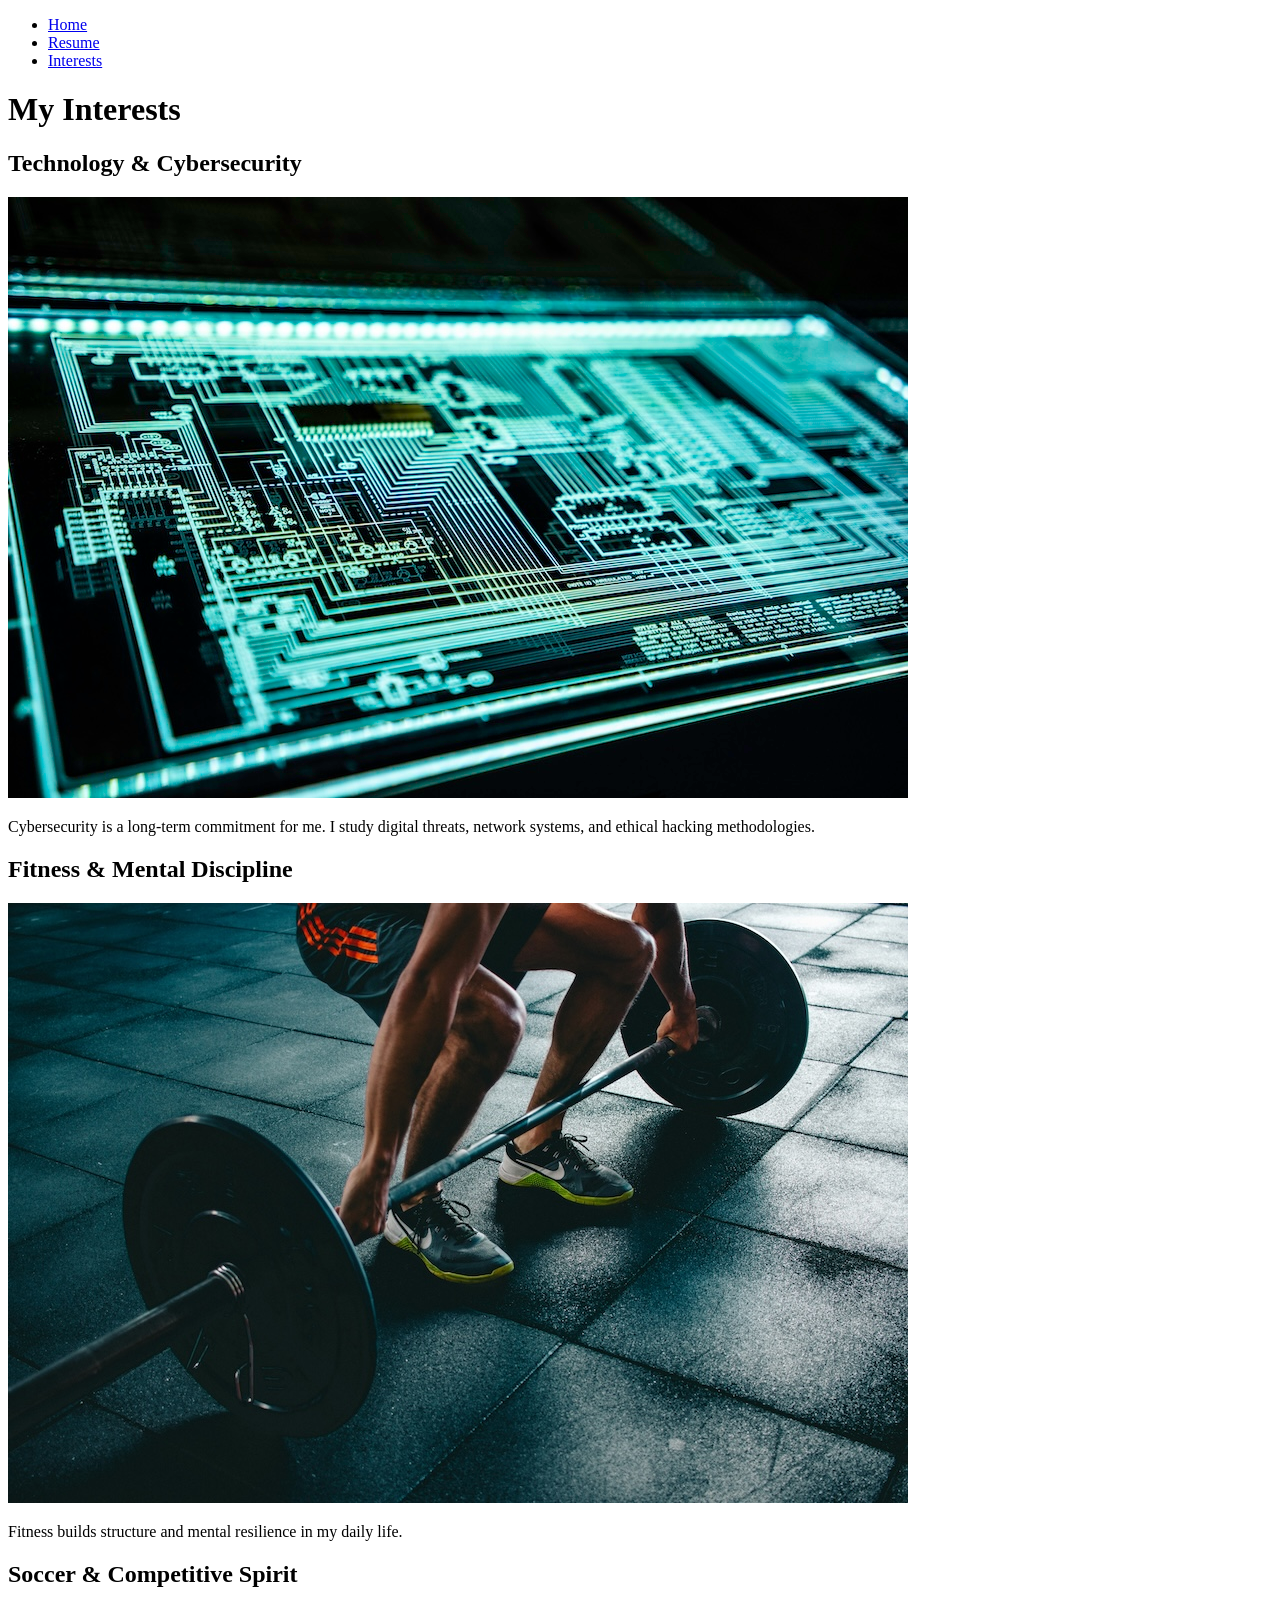
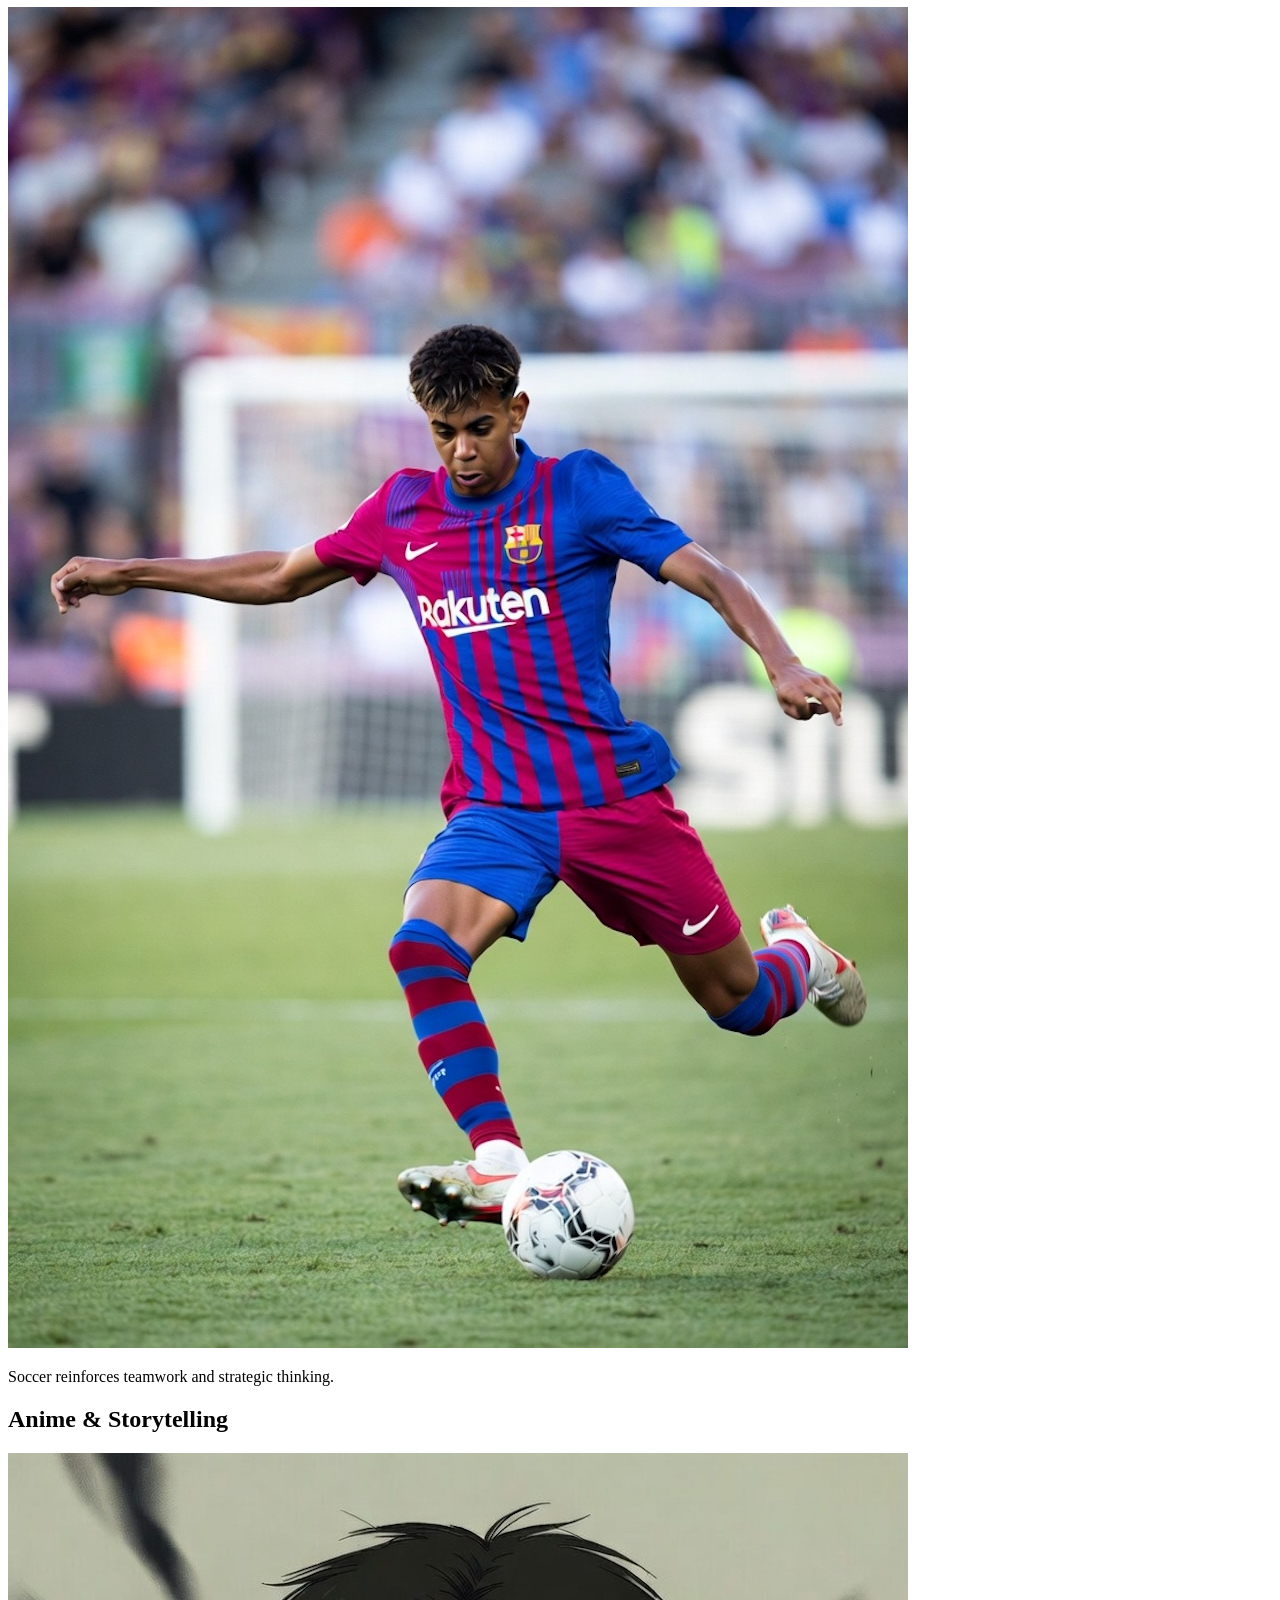
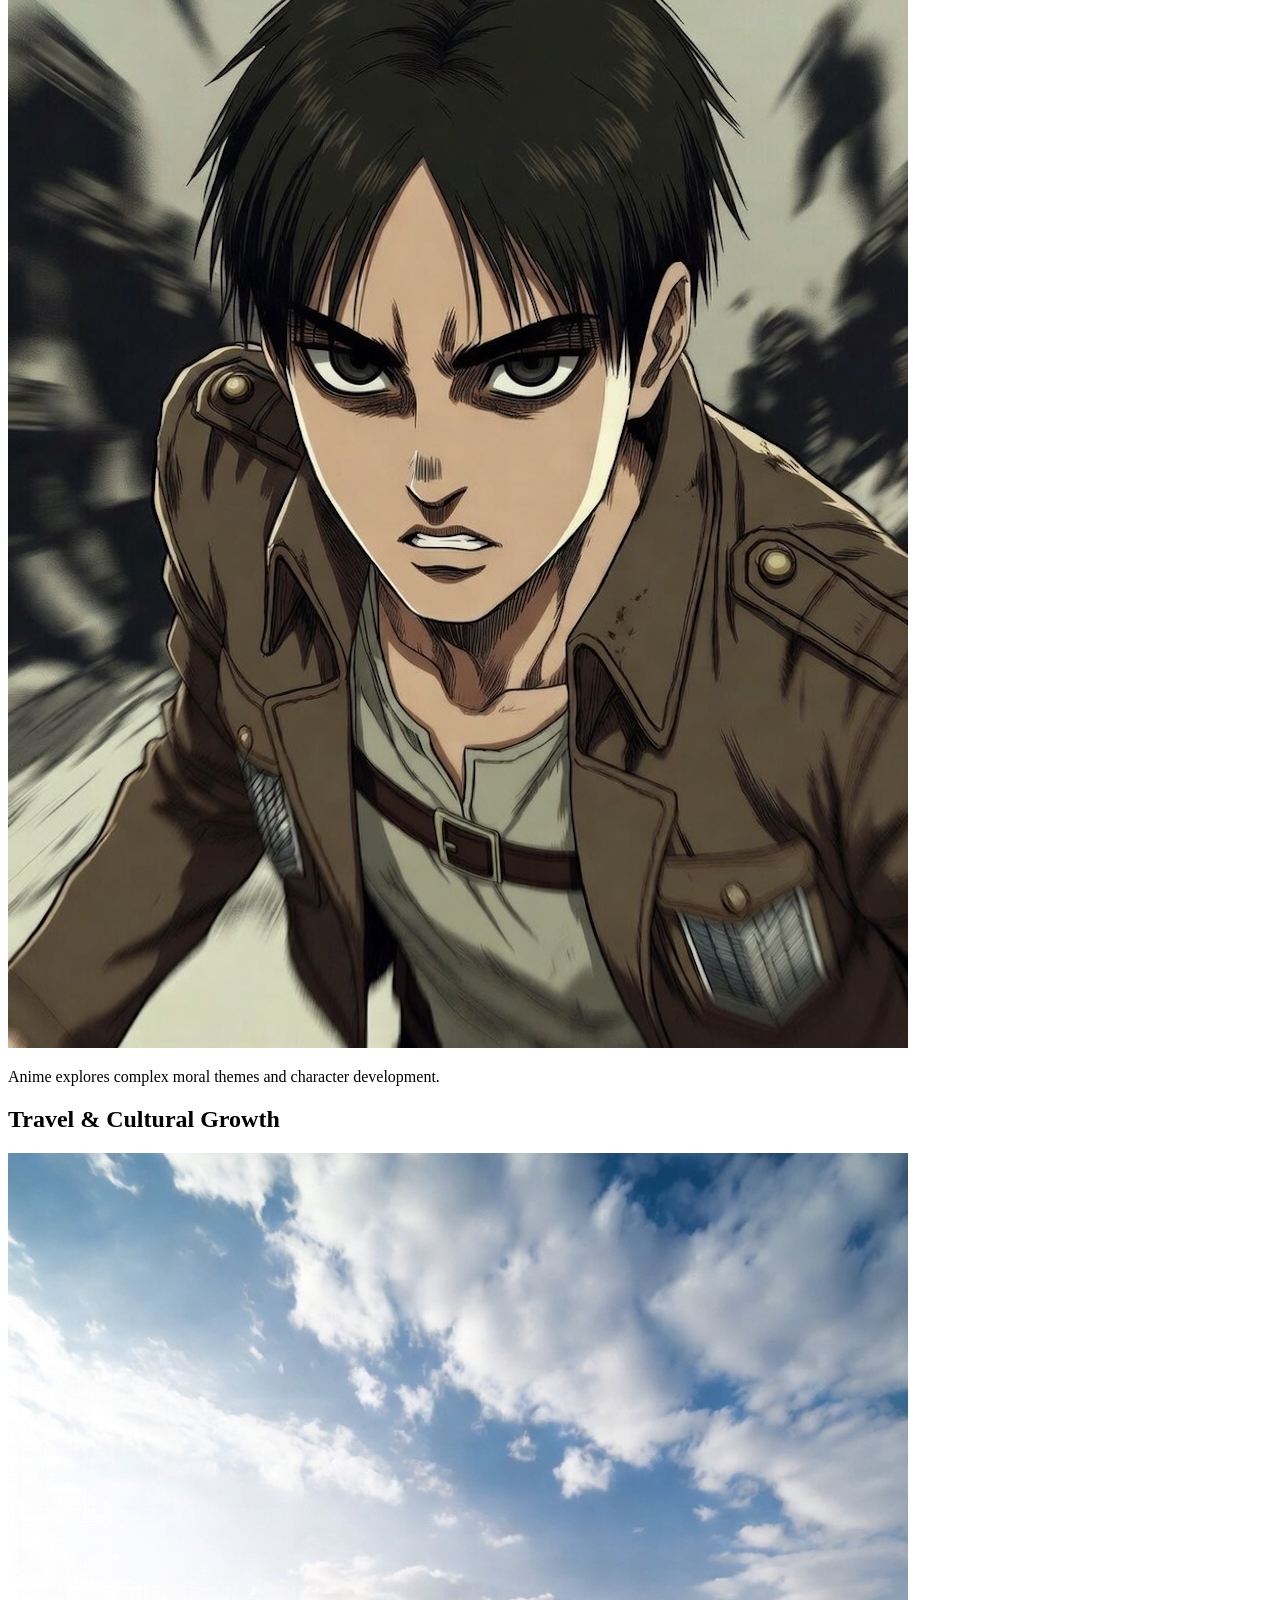
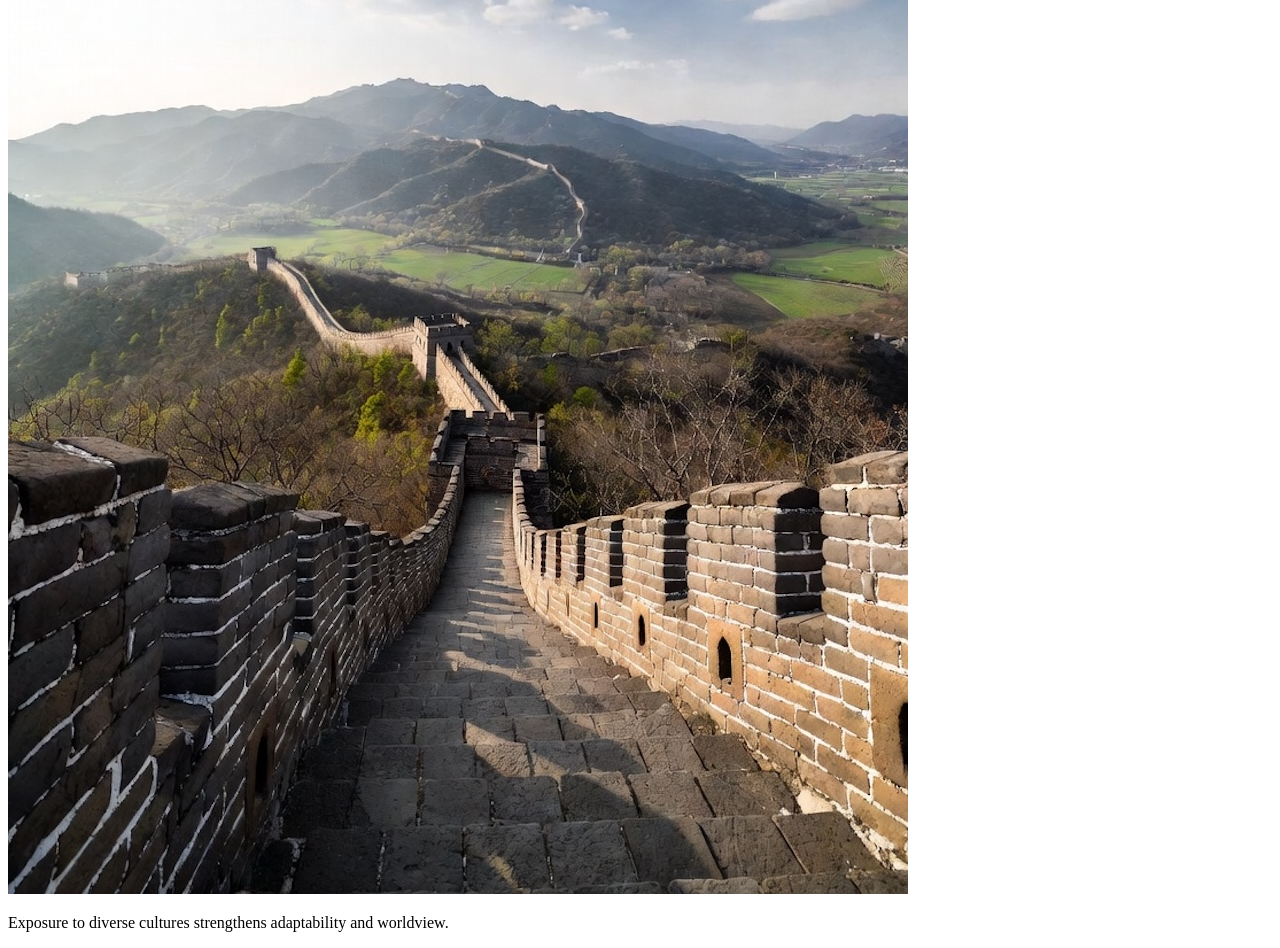
==== interests.html @ e84980ba "Initial copy or project 1 files into project 2" ====
<!DOCTYPE html>
<html lang="en">
  <head>
    <meta charset="utf-8">
    <title>Interests</title>
  </head>
  <body>
    <header>
      <nav>
        <ul>
          <li><a href="index.html">Home</a></li>
          <li><a href="resume.html">Resume</a></li>
          <li><a href="interests.html">Interests</a></li>
        </ul>
      </nav>
    </header>
    <main>
      <h1>My Interests</h1>

      <section>
        <h2>Technology & Cybersecurity</h2>
        <img src="media/cyber.jpg" alt="Digital cybersecurity visualization showing encrypted network security interface">
        <p>
          Cybersecurity is a long-term commitment for me. I study digital threats, network systems, and ethical hacking methodologies.
        </p>
      </section>

      <section>
        <h2>Fitness & Mental Discipline</h2>
        <img src="media/fitnesss.jpg" alt="Man performing strength training workout symbolizing discipline and mental toughness">
        <p>
          Fitness builds structure and mental resilience in my daily life.
        </p>
      </section>

      <section>
        <h2>Soccer & Competitive Spirit</h2>
        <img src="media/Soccer.jpg" alt="Professional soccer player competing on field demonstrating teamwork and competitive drive">
        <p>
          Soccer reinforces teamwork and strategic thinking.
        </p>
      </section>

      <section>
        <h2>Anime & Storytelling</h2>
        <img src="media/Eren.jpg" alt="Anime character Eren Yeager representing themes of determination and freedom">
        <p>
          Anime explores complex moral themes and character development.
        </p>
      </section>

      <section>
        <h2>Travel & Cultural Growth</h2>
        <img src="media/Travel.jpg" alt="Scenic travel landscape representing global awareness and cultural growth">
        <p>
          Exposure to diverse cultures strengthens adaptability and worldview.
        </p>
      </section>

    </main>
  </body>
</html>
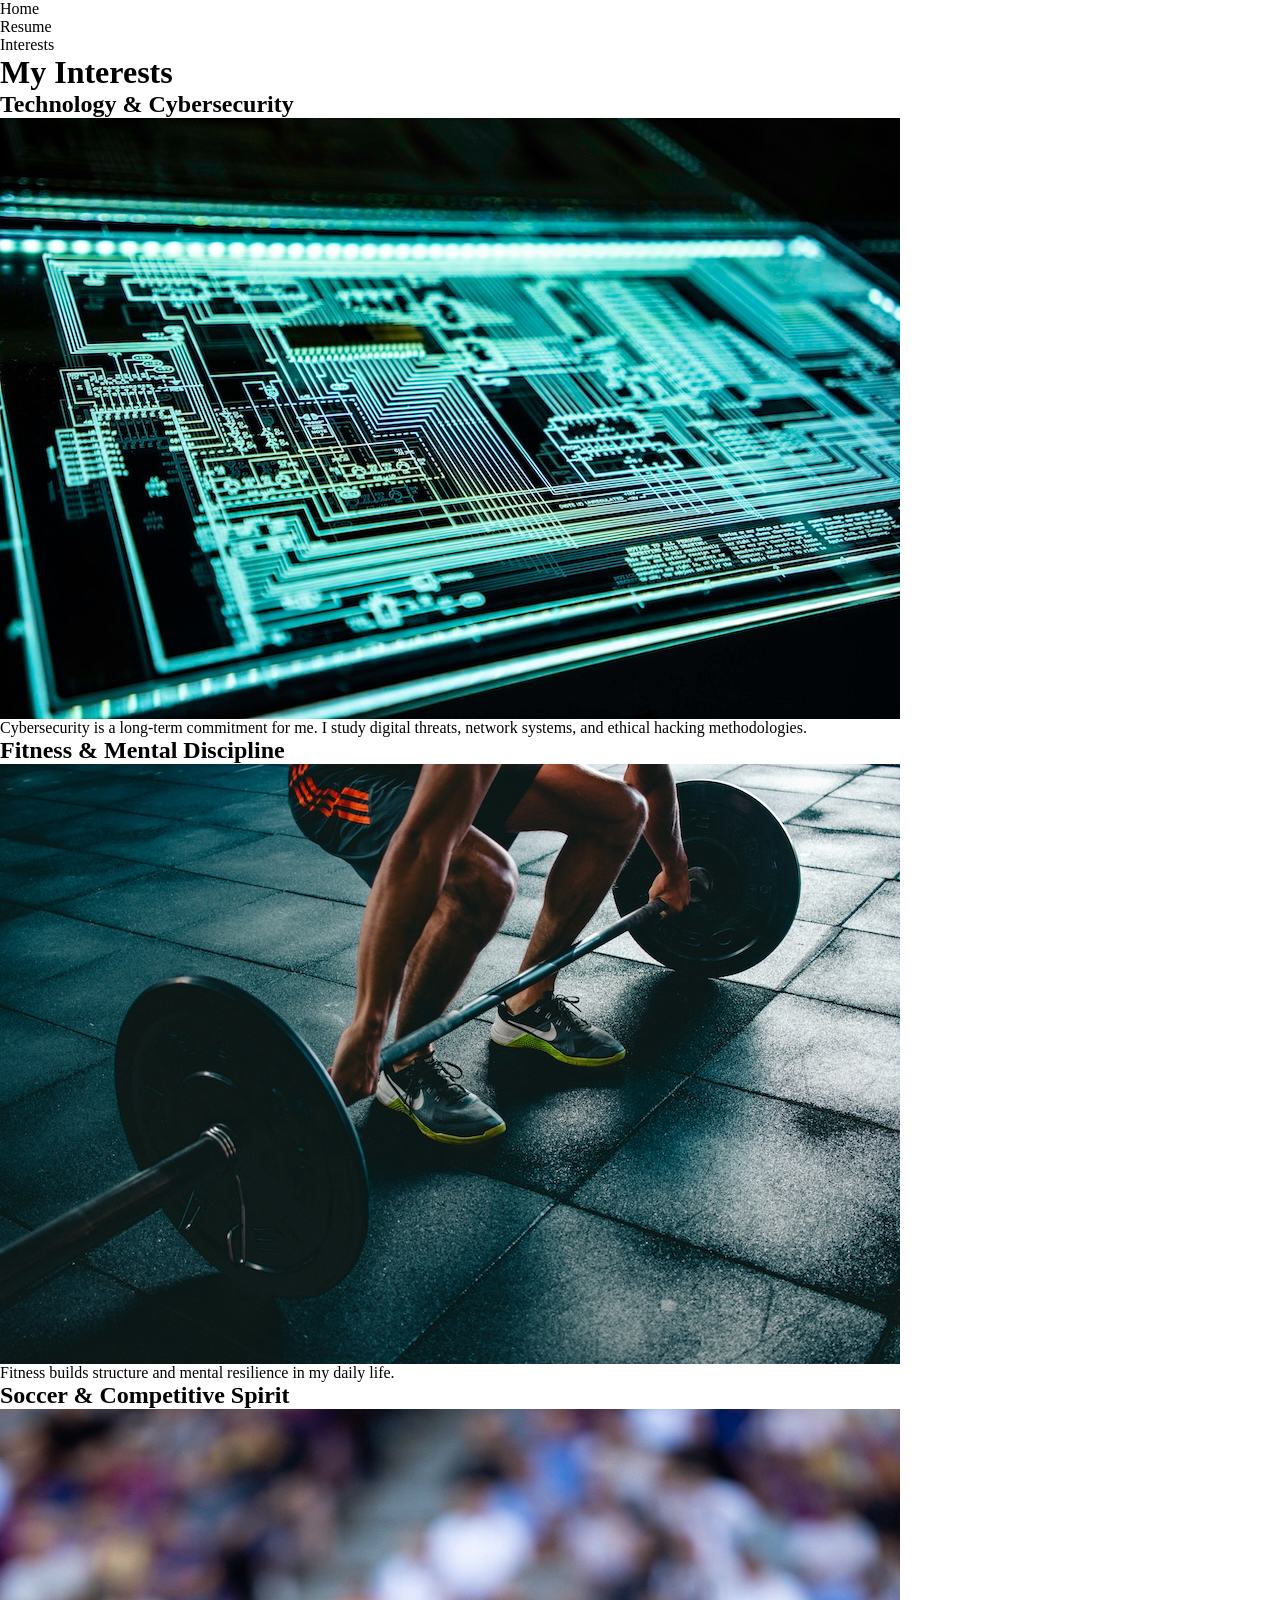
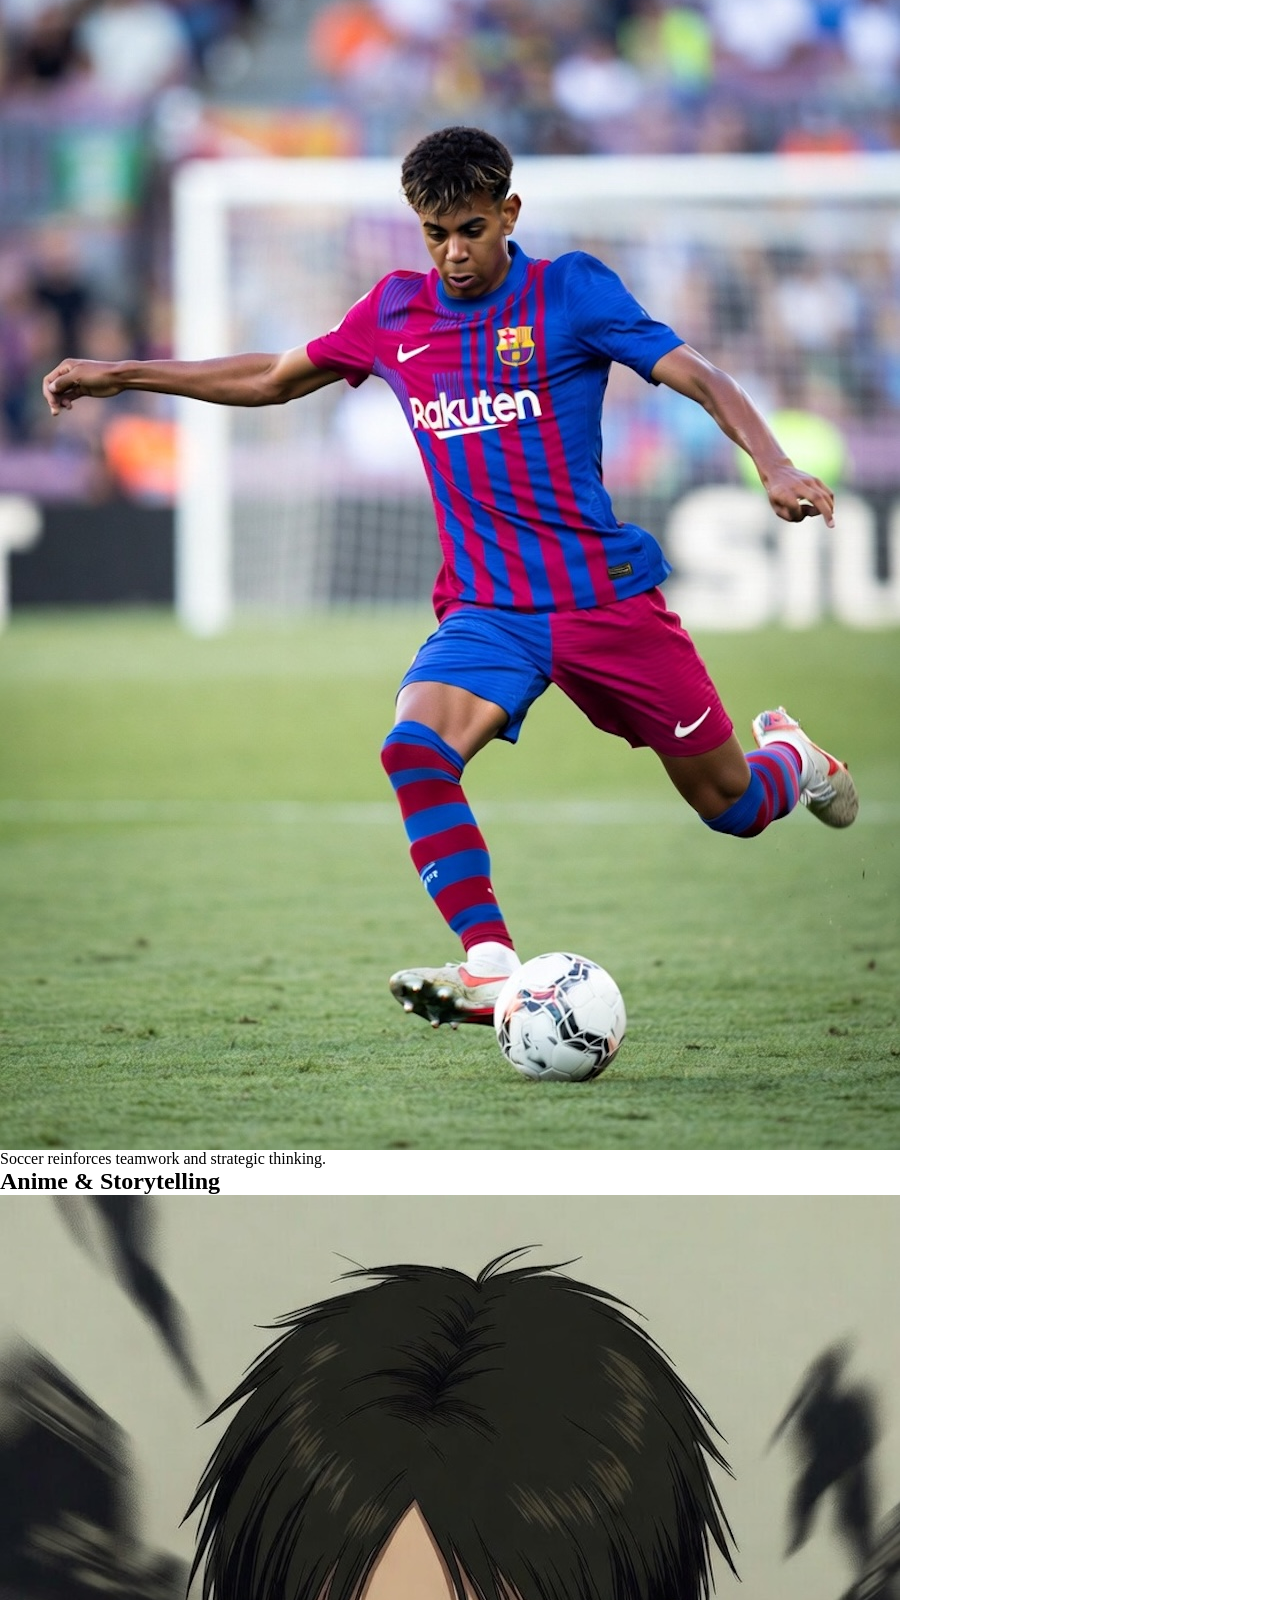
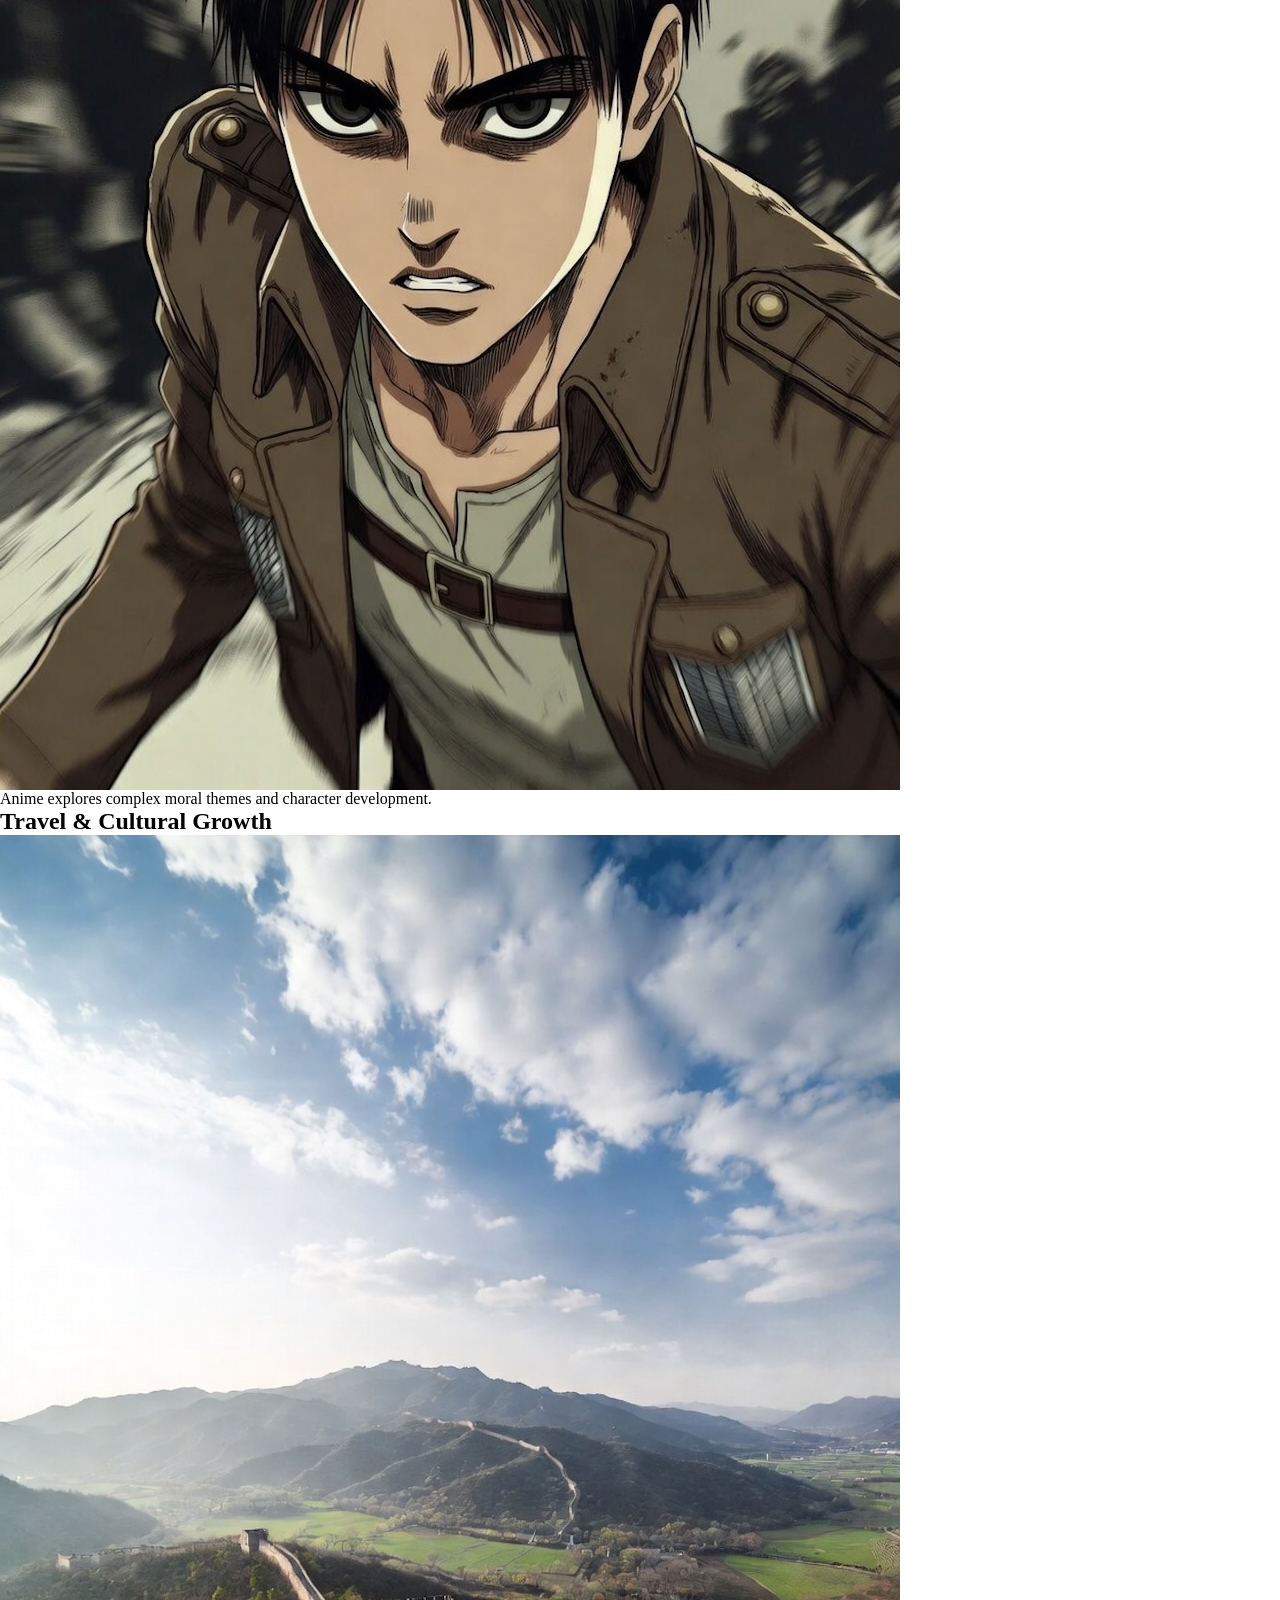
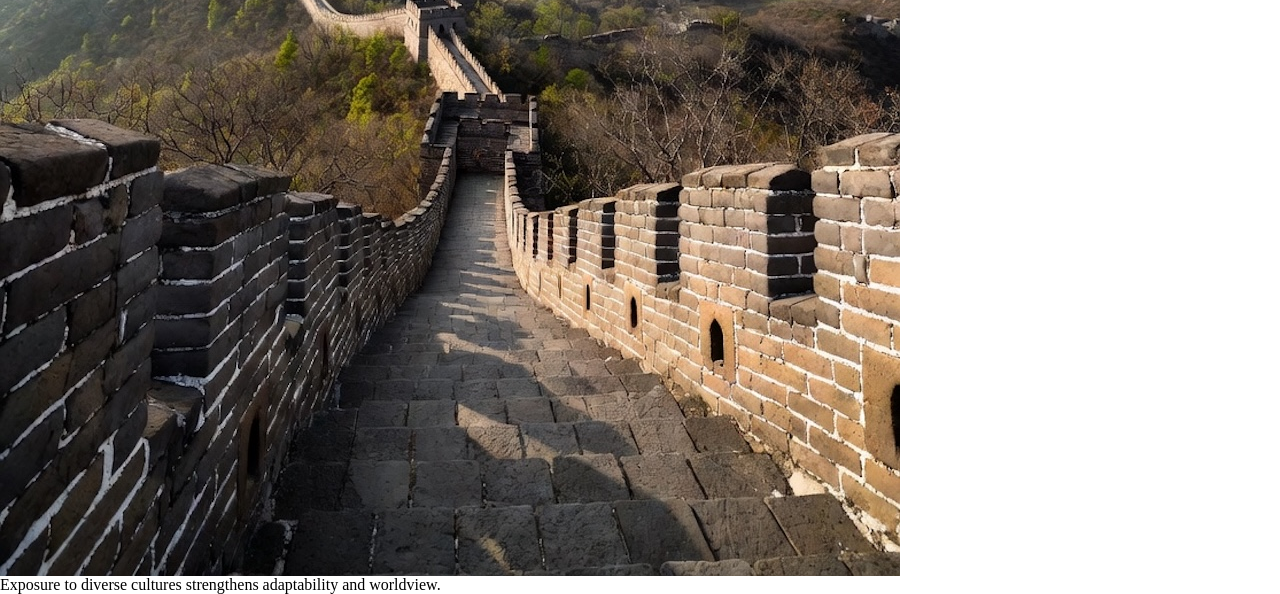
==== commit a3d98fdc: "Link both css files to interests html" ====
--- a/interests.html
+++ b/interests.html
@@ -3,6 +3,8 @@
   <head>
     <meta charset="utf-8">
     <title>Interests</title>
+    <link rel="stylesheet" href="css/reset.css">
+    <link rel="stylesheet" href="css/style.css">
   </head>
   <body>
     <header>
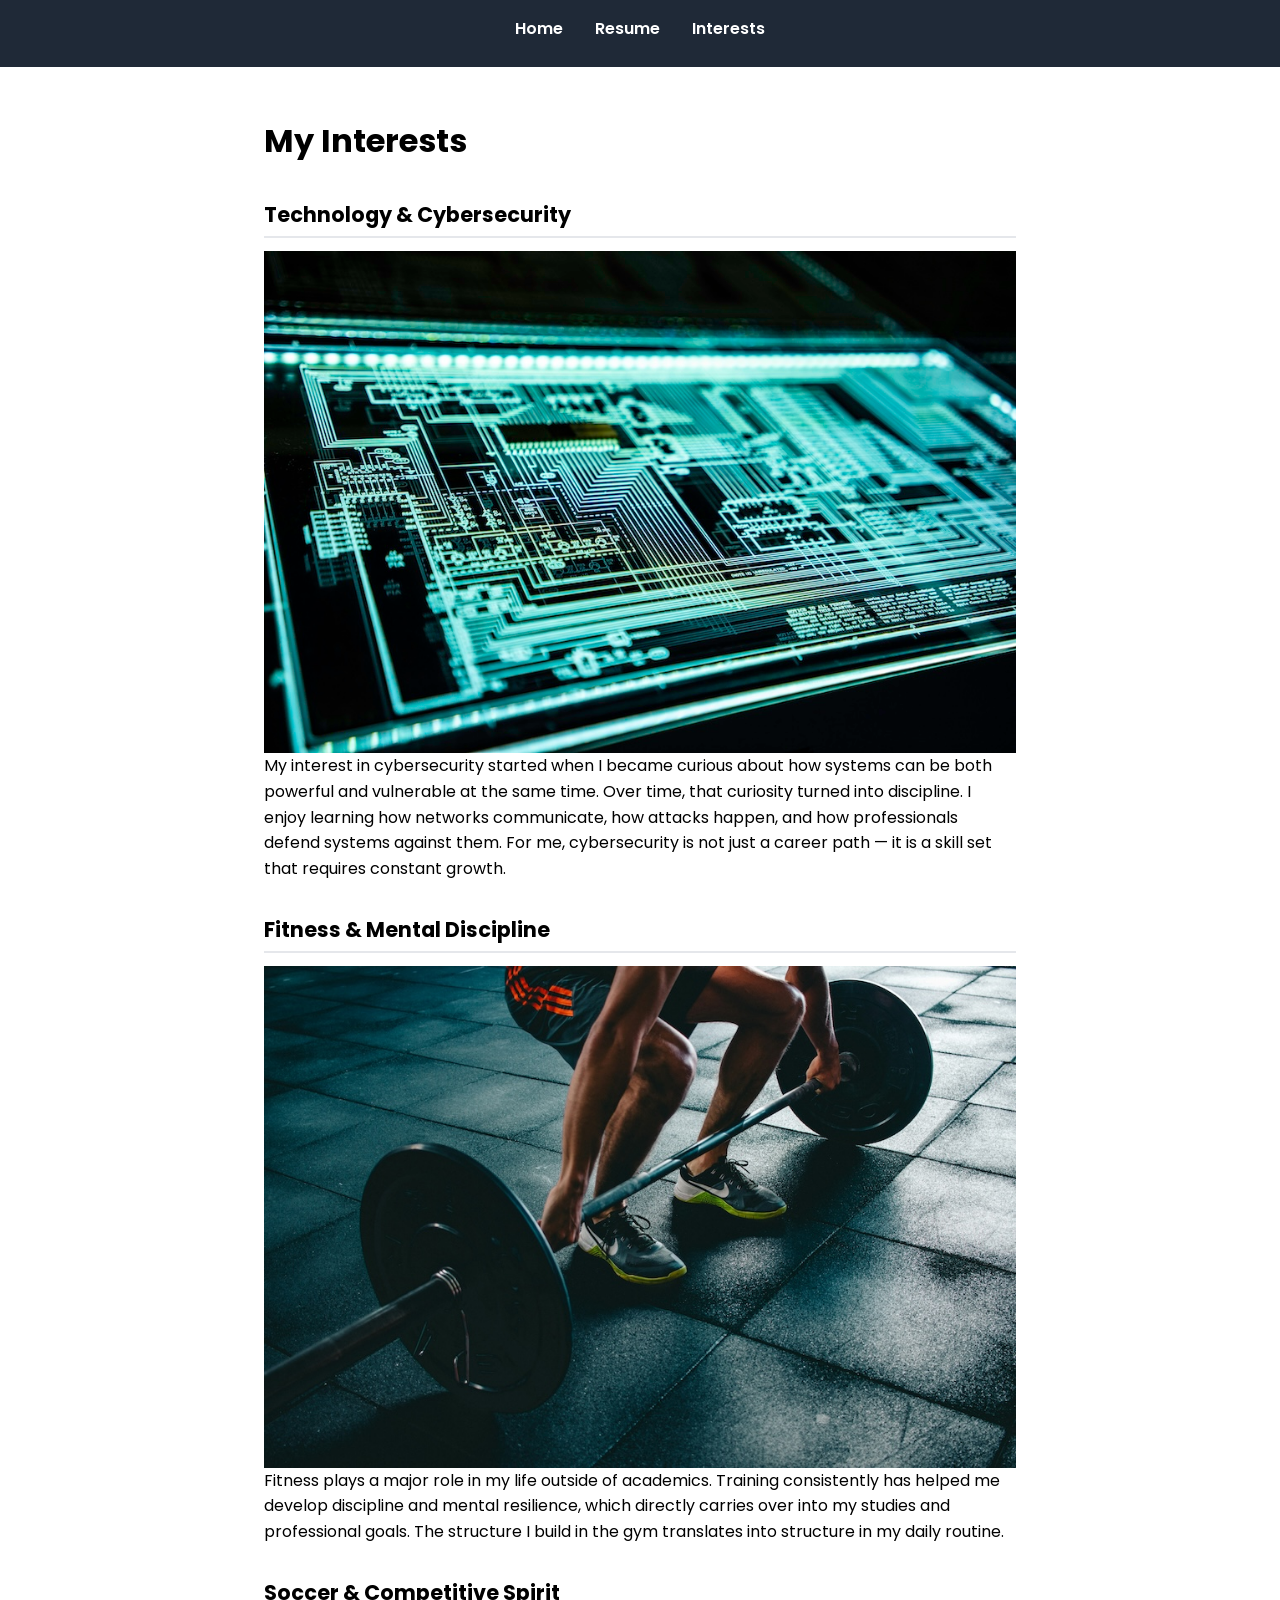
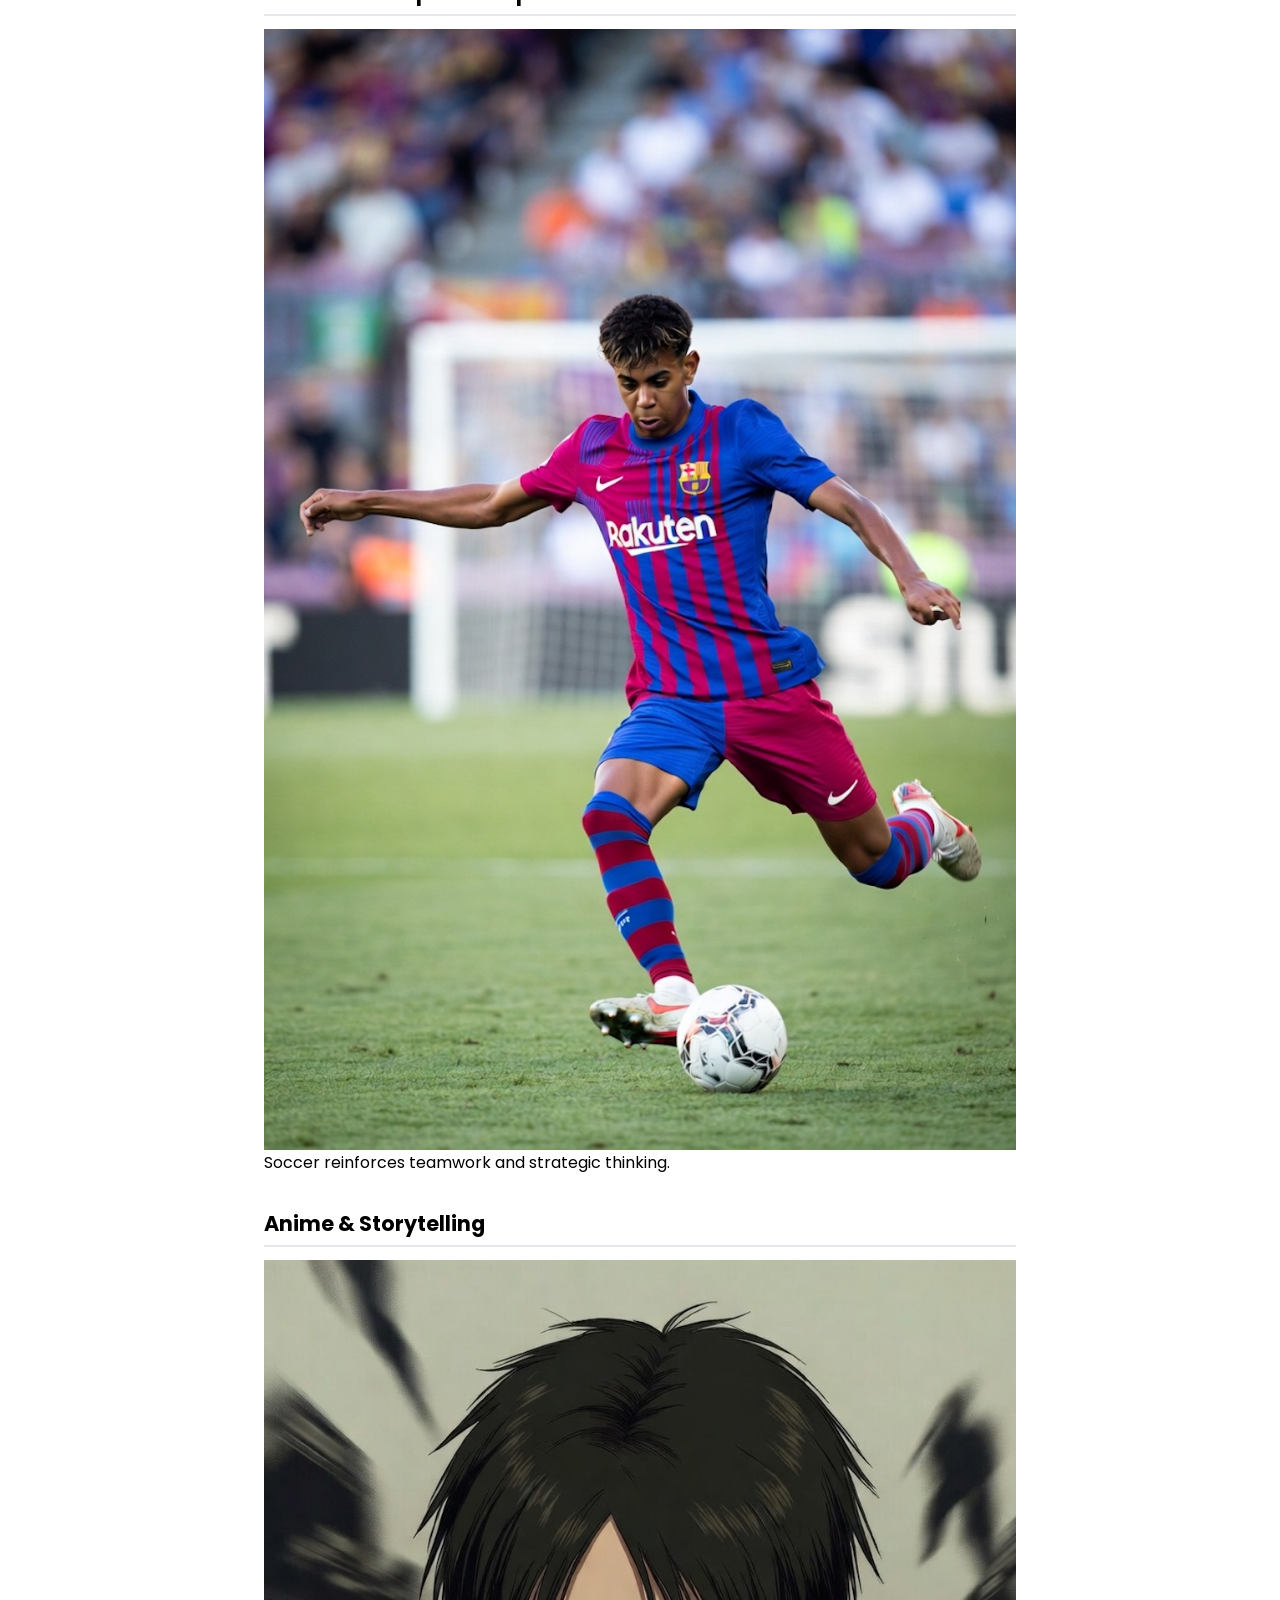
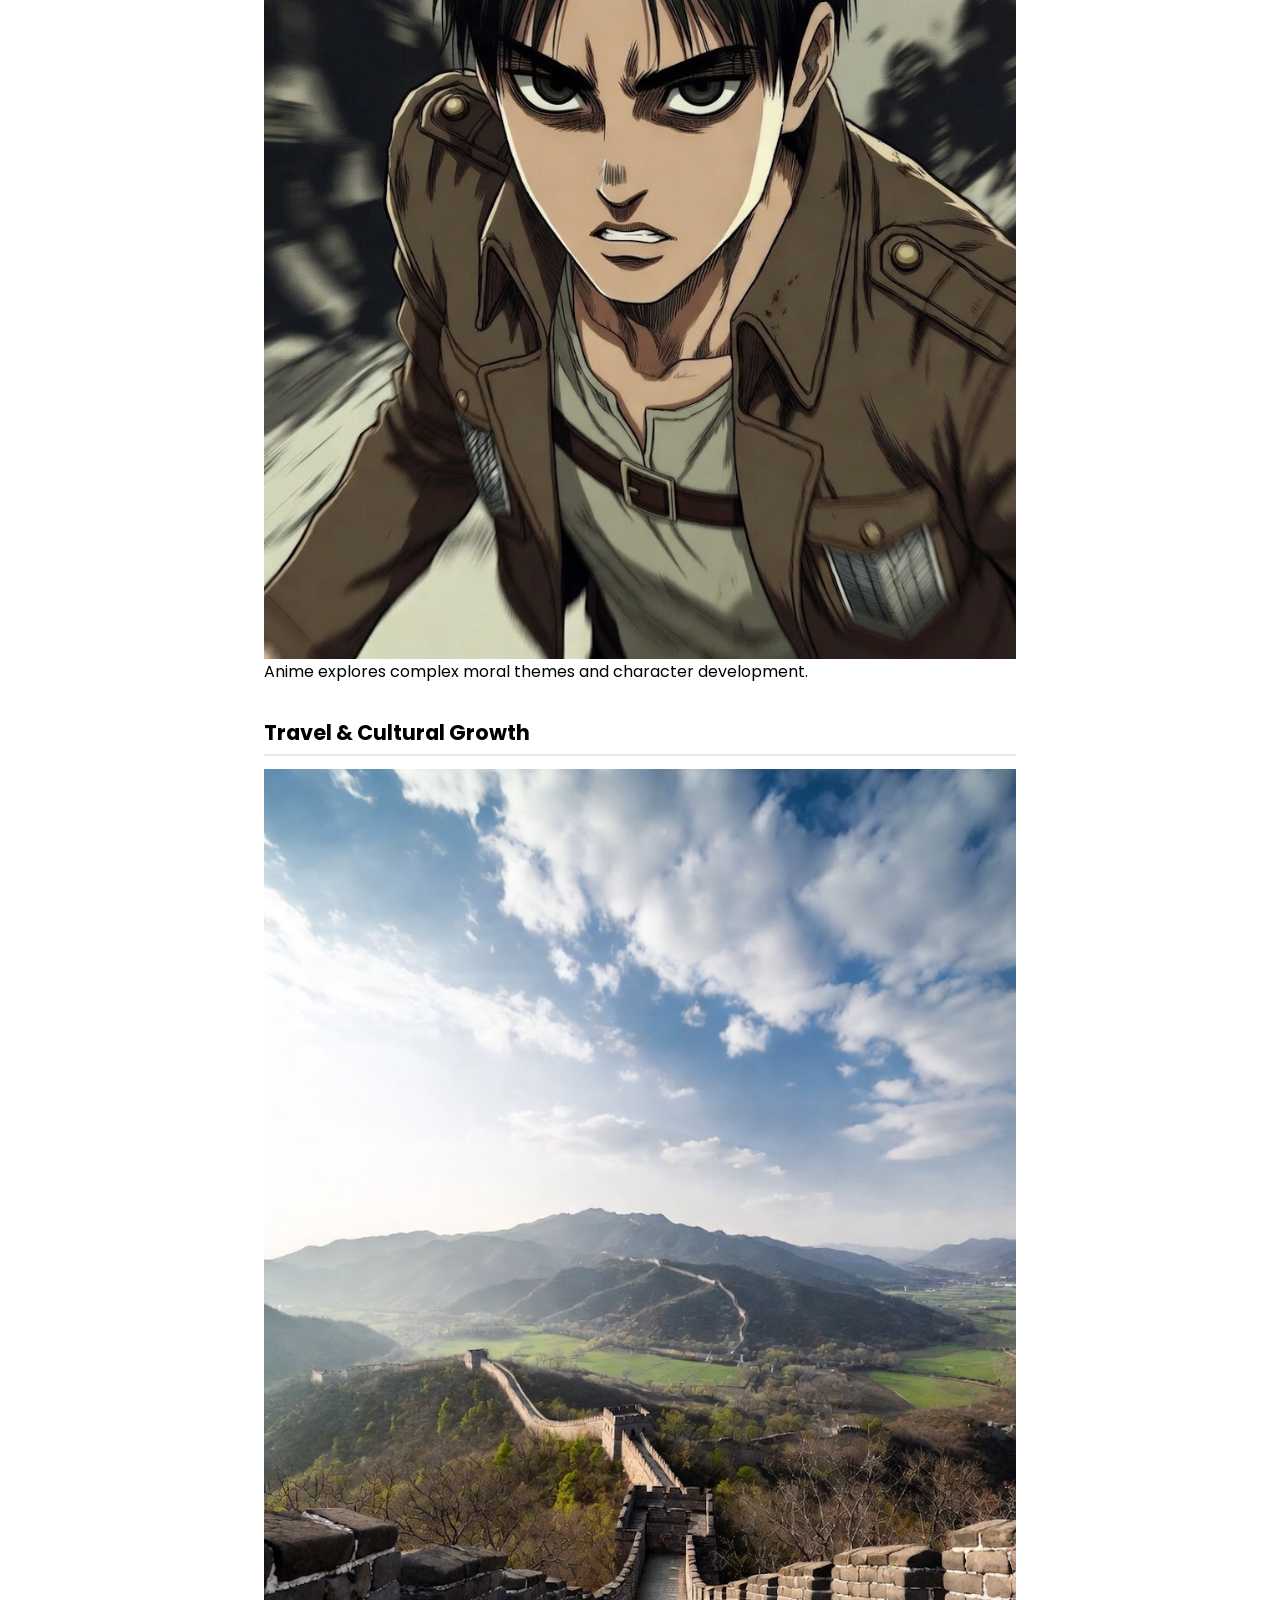
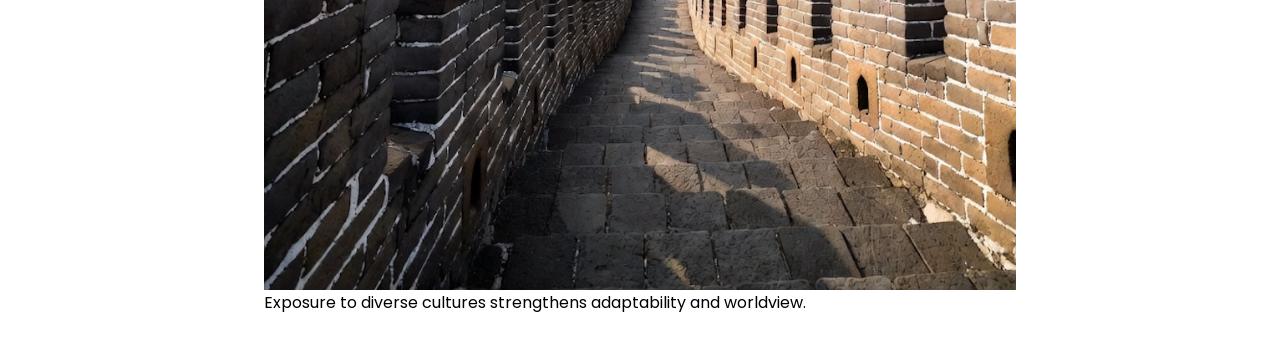
==== commit ebd0fe9b: "Update content for interest page" ====
--- a/interests.html
+++ b/interests.html
@@ -23,7 +23,9 @@
         <h2>Technology & Cybersecurity</h2>
         <img src="media/cyber.jpg" alt="Digital cybersecurity visualization showing encrypted network security interface">
         <p>
-          Cybersecurity is a long-term commitment for me. I study digital threats, network systems, and ethical hacking methodologies.
+          My interest in cybersecurity started when I became curious about how systems can be both powerful and vulnerable at the same time. 
+          Over time, that curiosity turned into discipline. I enjoy learning how networks communicate, how attacks happen, and how professionals defend systems against them. 
+          For me, cybersecurity is not just a career path — it is a skill set that requires constant growth.
         </p>
       </section>
 
@@ -31,7 +33,9 @@
         <h2>Fitness & Mental Discipline</h2>
         <img src="media/fitnesss.jpg" alt="Man performing strength training workout symbolizing discipline and mental toughness">
         <p>
-          Fitness builds structure and mental resilience in my daily life.
+          Fitness plays a major role in my life outside of academics. 
+          Training consistently has helped me develop discipline and mental resilience, which directly carries over into my studies and professional goals. 
+          The structure I build in the gym translates into structure in my daily routine.
         </p>
       </section>
 
--- a/css/style.css
+++ b/css/style.css
@@ -0,0 +1,55 @@
+@import url('https://fonts.googleapis.com/css2?family=Poppins:wght@400;600&display=swap');
+
+body {
+    font-family: 'Poppins', Arial, sans-serif;
+    line-height: 1.6;
+  }
+
+  header {
+    background-color: #1f2937;
+    padding: 1rem 0;
+  }
+  
+  nav ul {
+    display: flex;
+    justify-content: center;
+    gap: 2rem;
+  }
+  
+  nav a {
+    color: white;
+    font-weight: 600;
+    font-size: 1rem;
+    transition: color 0.3s ease;
+  }
+  
+  nav a:hover {
+    color: #60a5fa;
+  }
+  main {
+    max-width: 800px;
+    margin: 3rem auto;
+    padding: 0 1.5rem;
+  }
+  
+  h1 {
+    font-size: 2rem;
+    margin-bottom: 1.5rem;
+  }
+  
+  h2 {
+    margin-top: 2rem;
+    margin-bottom: 0.8rem;
+    font-size: 1.3rem;
+    border-bottom: 2px solid #e5e7eb;
+    padding-bottom: 0.3rem;
+  }
+  
+  p, li {
+    margin-bottom: 0.6rem;
+    font-size: 1rem;
+  }
+  
+  section {
+    margin-bottom: 1.5rem;
+  }
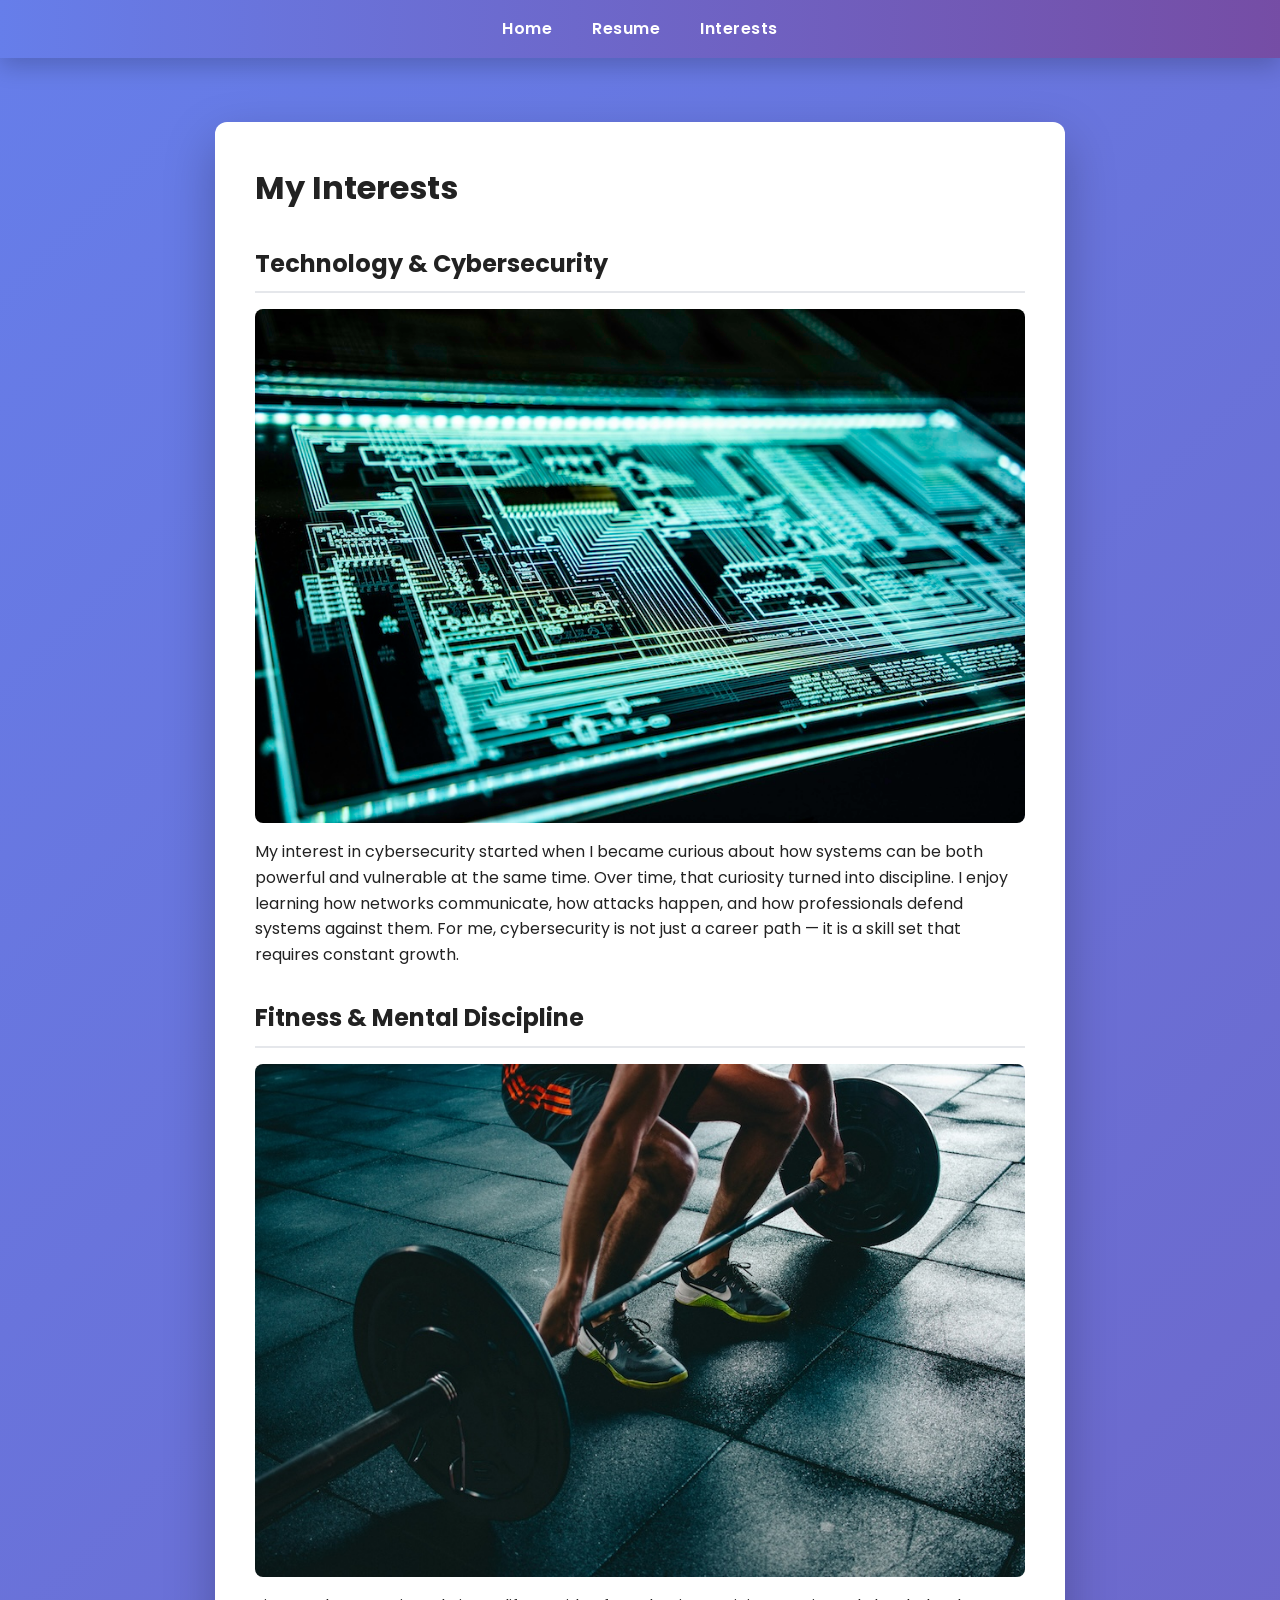
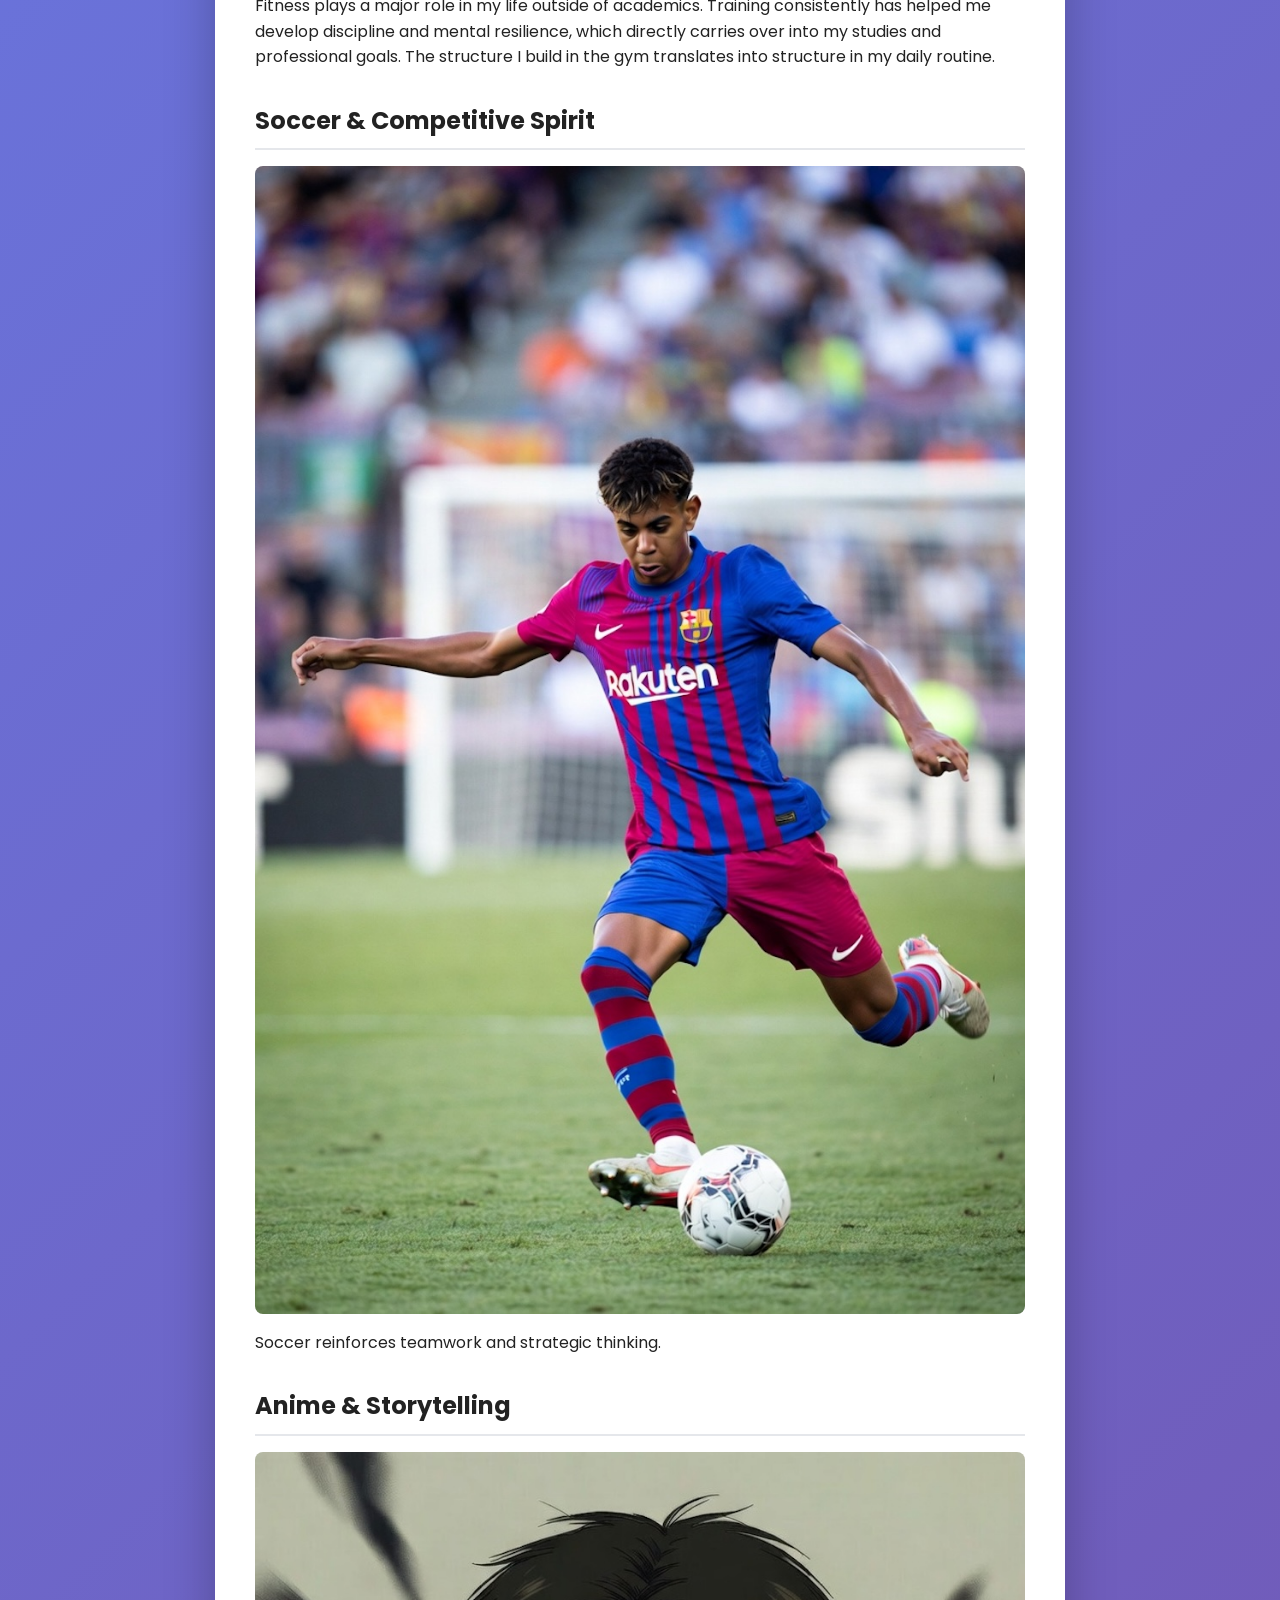
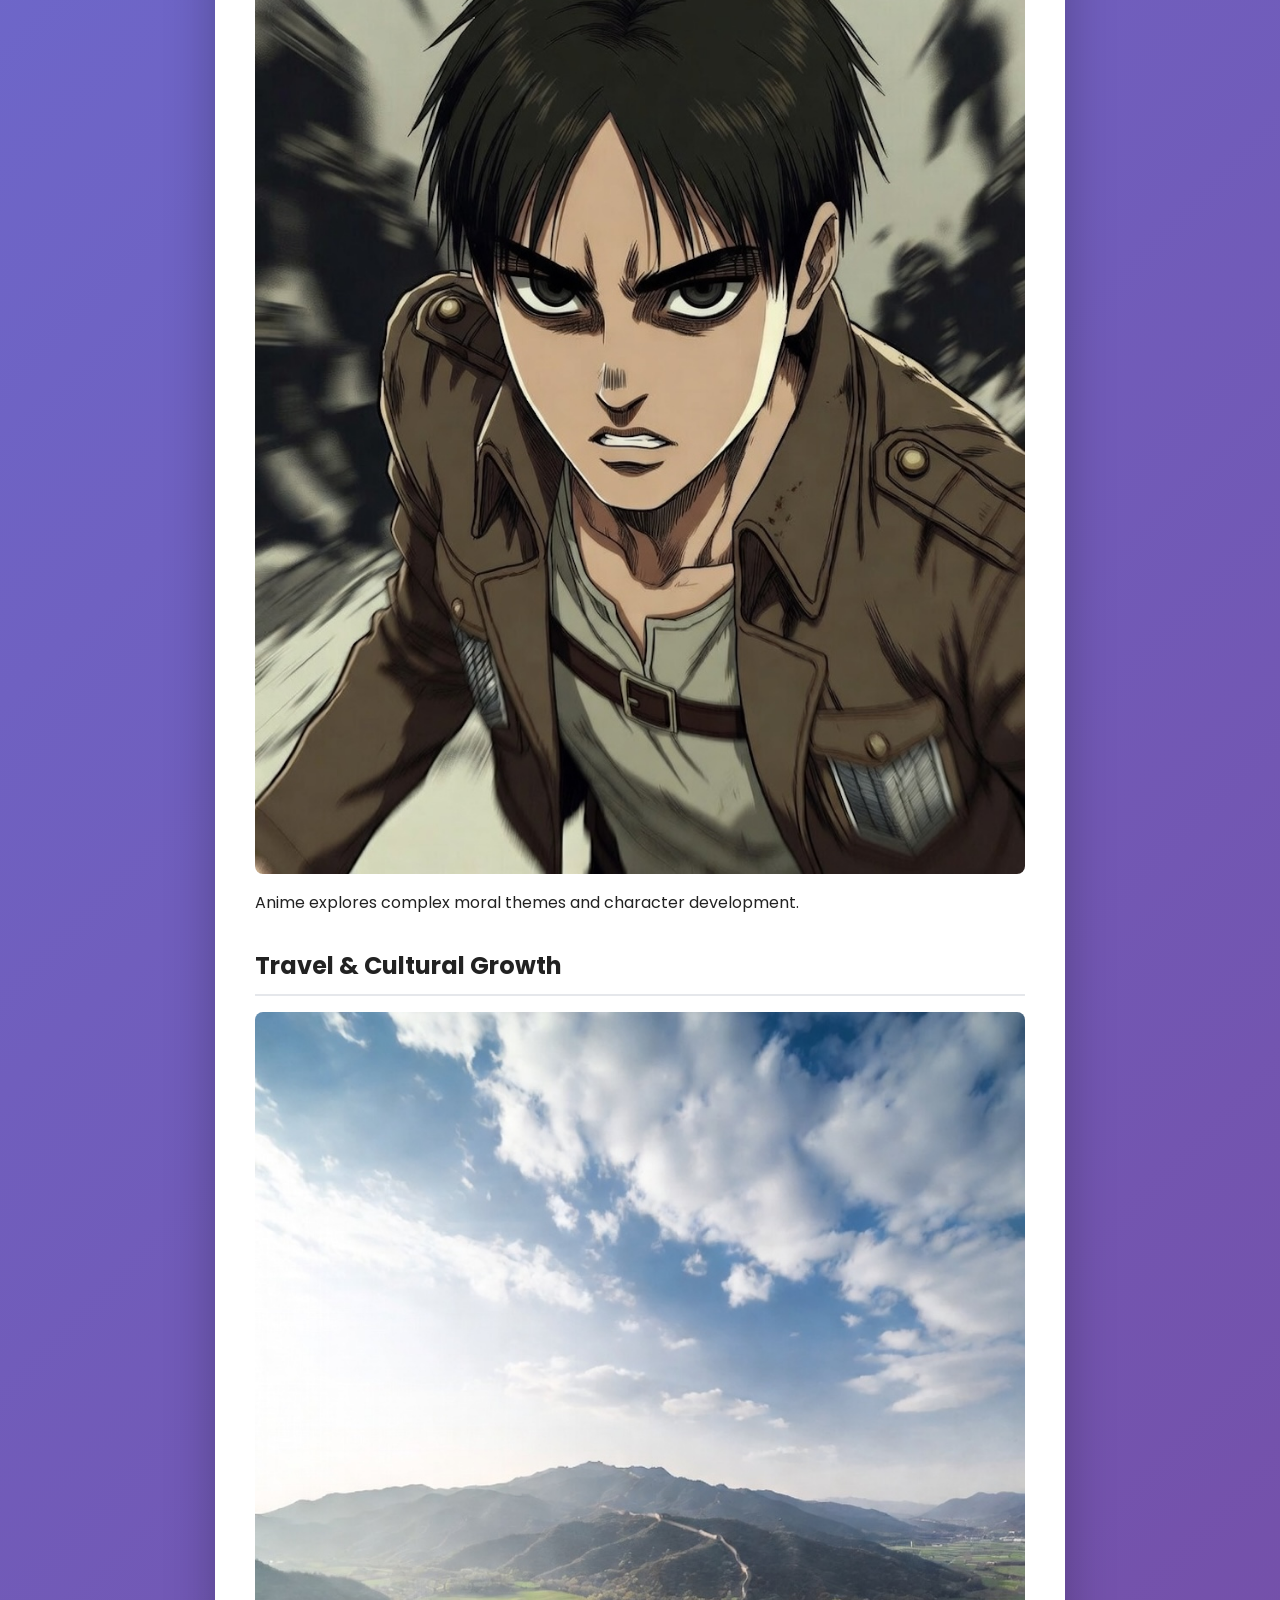
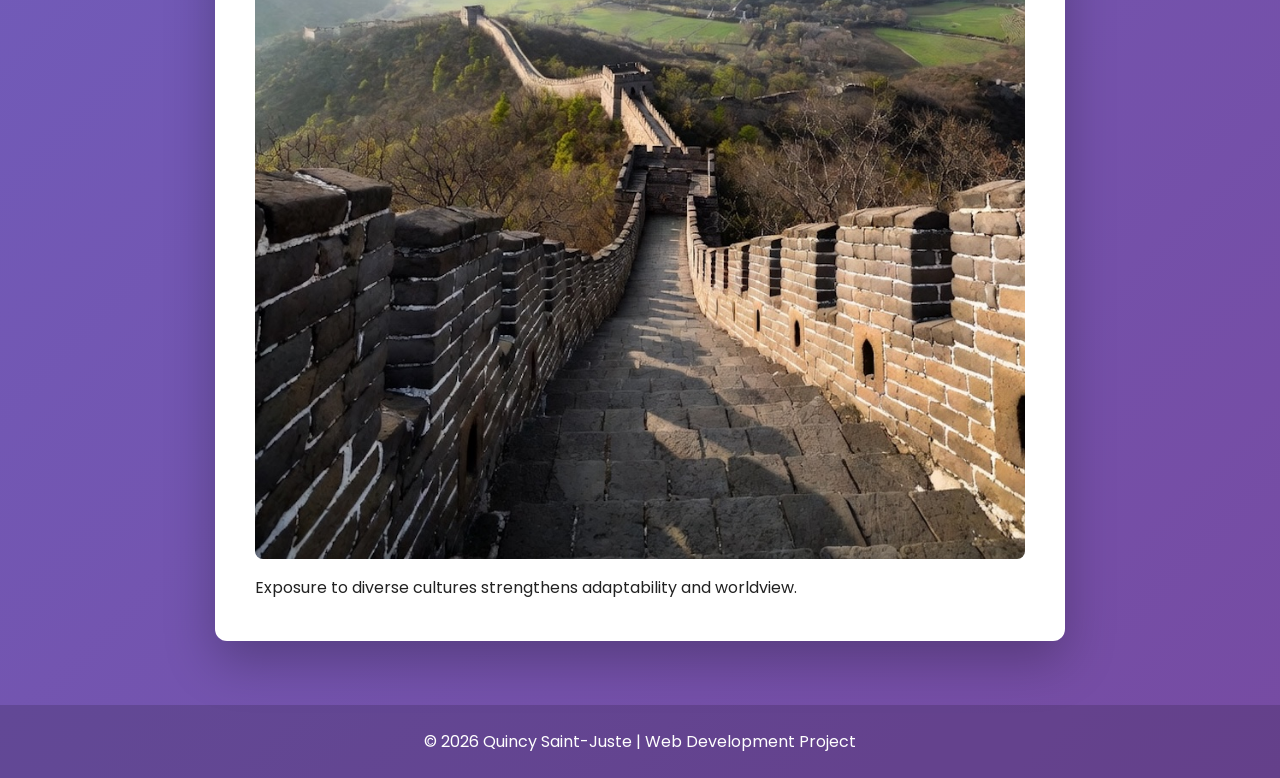
==== commit 70ac754e: "Add a footer to resume and interests" ====
--- a/interests.html
+++ b/interests.html
@@ -64,5 +64,10 @@
       </section>
 
     </main>
-  </body>
-</html>+
+    <footer>
+        <p>© 2026 Quincy Saint-Juste | Web Development Project</p>
+    </footer>
+    
+    </body>
+    </html>
--- a/css/style.css
+++ b/css/style.css
@@ -3,53 +3,94 @@
 body {
     font-family: 'Poppins', Arial, sans-serif;
     line-height: 1.6;
-  }
+    margin: 0;
+    color: #222;
+    background: linear-gradient(135deg, #667eea, #764ba2, #4facfe, #00f2fe);
+    background-size: 300% 300%;
+    animation: gradientShift 15s ease infinite;
+}
 
-  header {
-    background-color: #1f2937;
+@keyframes gradientShift {
+    0% { background-position: 0% 50%; }
+    50% { background-position: 100% 50%; }
+    100% { background-position: 0% 50%; }
+}
+
+header {
+    background: linear-gradient(90deg, rgba(102,126,234,0.95), rgba(118,75,162,0.95));
     padding: 1rem 0;
-  }
-  
-  nav ul {
+    box-shadow: 0 8px 25px rgba(0, 0, 0, 0.2);
+}
+
+nav ul {
+    list-style: none;
     display: flex;
     justify-content: center;
-    gap: 2rem;
-  }
-  
-  nav a {
-    color: white;
+    gap: 2.5rem;
+    padding: 0;
+    margin: 0;
+}
+
+nav a {
+    color: #ffffff;
+    text-decoration: none;
     font-weight: 600;
     font-size: 1rem;
-    transition: color 0.3s ease;
-  }
-  
-  nav a:hover {
-    color: #60a5fa;
-  }
-  main {
-    max-width: 800px;
-    margin: 3rem auto;
-    padding: 0 1.5rem;
-  }
-  
-  h1 {
-    font-size: 2rem;
-    margin-bottom: 1.5rem;
-  }
-  
-  h2 {
+    letter-spacing: 0.5px;
+    transition: all 0.3s ease;
+}
+
+nav a:hover {
+    color: #facc15;
+}
+
+main {
+    max-width: 850px;
+    margin: 4rem auto;
+    padding: 2.5rem;
+    background: #ffffff;
+    border-radius: 12px;
+    box-shadow: 0 20px 50px rgba(0, 0, 0, 0.25);
+}
+
+.hero {
+    text-align: center;
+    margin-bottom: 3rem;
+}
+
+.hero h1 {
+    font-size: 2.5rem;
+    margin-bottom: 0.5rem;
+    color: #111827;
+}
+
+.hero p {
+    font-size: 1.1rem;
+    color: #4b5563;
+}
+
+h2 {
     margin-top: 2rem;
-    margin-bottom: 0.8rem;
-    font-size: 1.3rem;
+    margin-bottom: 1rem;
     border-bottom: 2px solid #e5e7eb;
-    padding-bottom: 0.3rem;
-  }
-  
-  p, li {
-    margin-bottom: 0.6rem;
-    font-size: 1rem;
-  }
-  
-  section {
-    margin-bottom: 1.5rem;
-  }+    padding-bottom: 0.5rem;
+}
+
+h3 {
+    margin-top: 1.5rem;
+}
+
+section img {
+    width: 100%;
+    height: auto;
+    border-radius: 8px;
+    margin: 1rem 0;
+}
+
+footer {
+    text-align: center;
+    padding: 1.5rem;
+    background: rgba(0, 0, 0, 0.15);
+    color: white;
+    margin-top: 4rem;
+}
